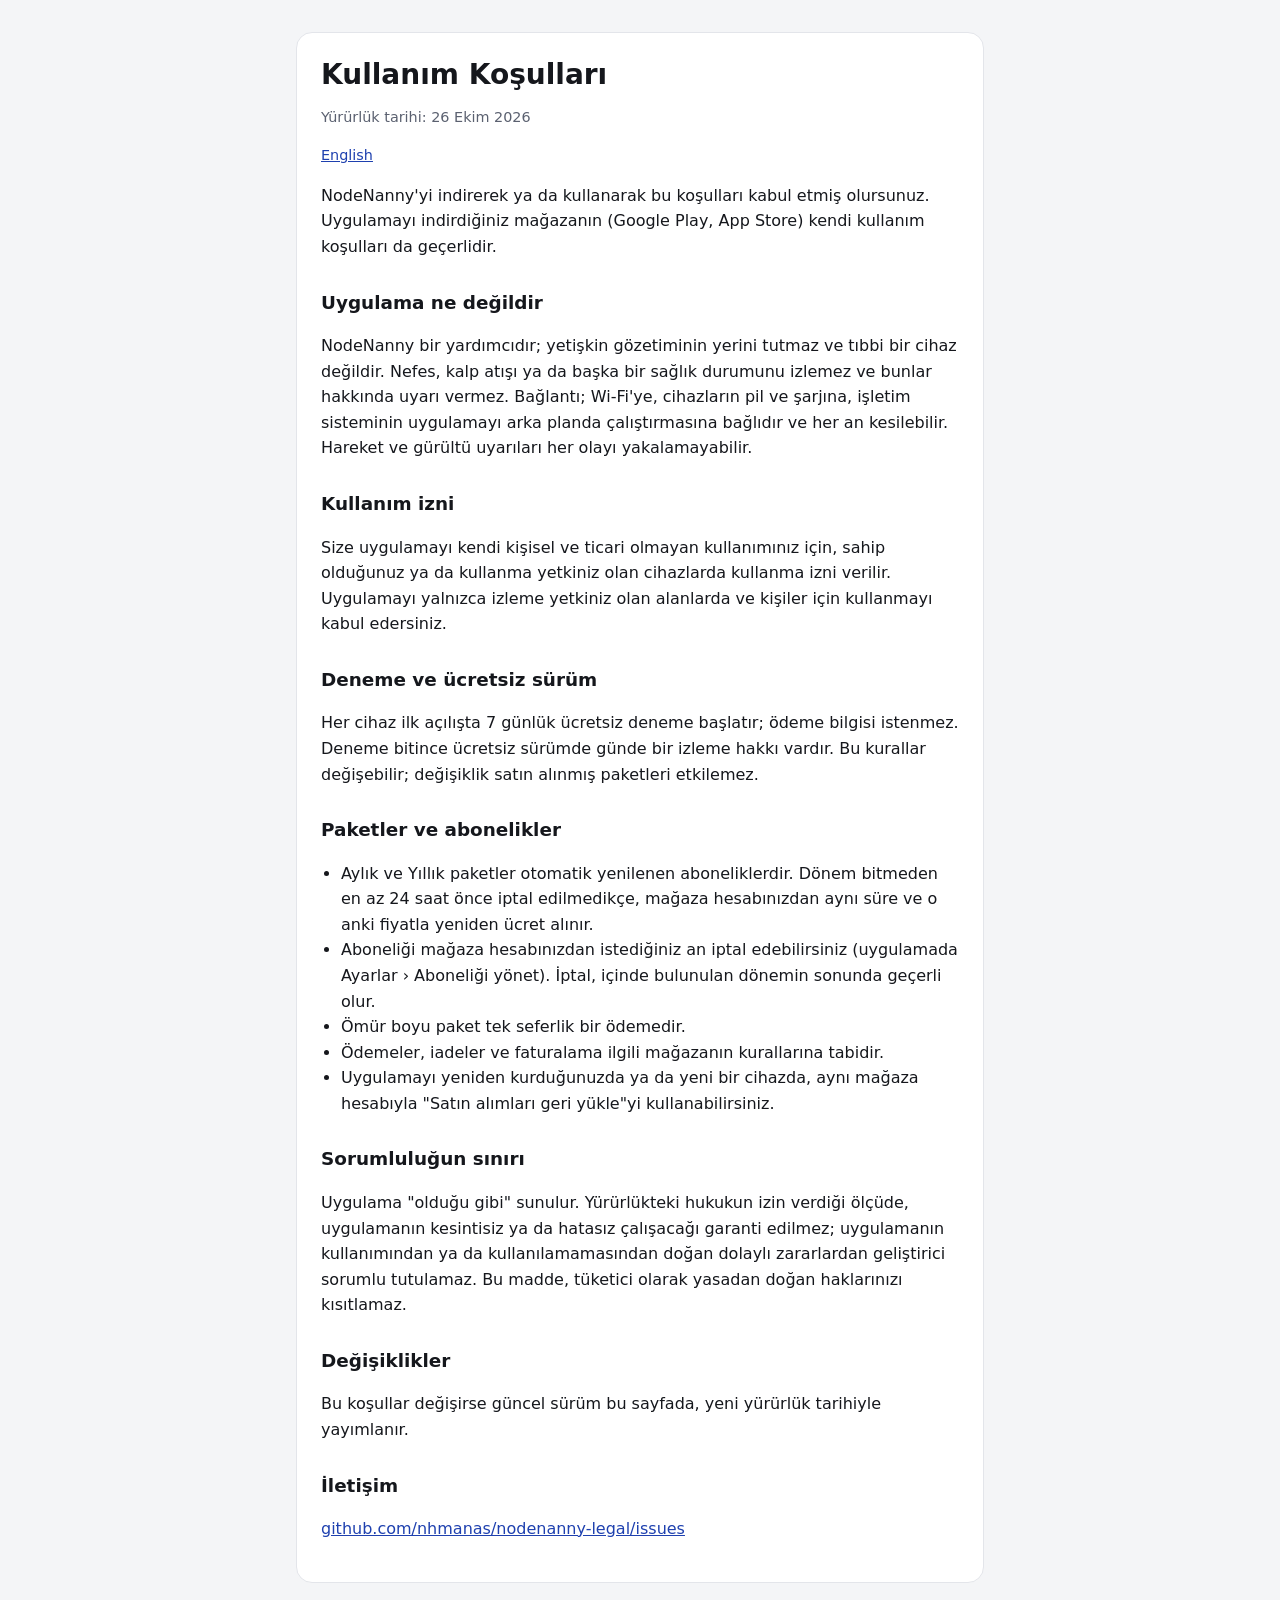
==== tr/terms.html @ ea6f0cdb "Add privacy policy and terms of use (TR, EN) Co-Authored-By: Claude Opus 5.5 <noreply@anthropic.com>" ====
<!doctype html>
<html lang="tr">
<head>
<meta charset="utf-8">
<meta name="viewport" content="width=device-width, initial-scale=1">
<title>Kullanım Koşulları · NodeNanny</title>
<link rel="stylesheet" href="../style.css">
</head>
<body>
<main>
<article>
<h1>Kullanım Koşulları</h1>
<p class="meta">Yürürlük tarihi: 26 Ekim 2026</p>
<p class="lang"><a href="../en/terms.html">English</a></p>

<p>NodeNanny'yi indirerek ya da kullanarak bu koşulları kabul etmiş olursunuz. Uygulamayı indirdiğiniz mağazanın (Google Play, App Store) kendi kullanım koşulları da geçerlidir.</p>

<h2>Uygulama ne değildir</h2>
<p>NodeNanny bir yardımcıdır; yetişkin gözetiminin yerini tutmaz ve tıbbi bir cihaz değildir. Nefes, kalp atışı ya da başka bir sağlık durumunu izlemez ve bunlar hakkında uyarı vermez. Bağlantı; Wi-Fi'ye, cihazların pil ve şarjına, işletim sisteminin uygulamayı arka planda çalıştırmasına bağlıdır ve her an kesilebilir. Hareket ve gürültü uyarıları her olayı yakalamayabilir.</p>

<h2>Kullanım izni</h2>
<p>Size uygulamayı kendi kişisel ve ticari olmayan kullanımınız için, sahip olduğunuz ya da kullanma yetkiniz olan cihazlarda kullanma izni verilir. Uygulamayı yalnızca izleme yetkiniz olan alanlarda ve kişiler için kullanmayı kabul edersiniz.</p>

<h2>Deneme ve ücretsiz sürüm</h2>
<p>Her cihaz ilk açılışta 7 günlük ücretsiz deneme başlatır; ödeme bilgisi istenmez. Deneme bitince ücretsiz sürümde günde bir izleme hakkı vardır. Bu kurallar değişebilir; değişiklik satın alınmış paketleri etkilemez.</p>

<h2>Paketler ve abonelikler</h2>
<ul>
<li>Aylık ve Yıllık paketler otomatik yenilenen aboneliklerdir. Dönem bitmeden en az 24 saat önce iptal edilmedikçe, mağaza hesabınızdan aynı süre ve o anki fiyatla yeniden ücret alınır.</li>
<li>Aboneliği mağaza hesabınızdan istediğiniz an iptal edebilirsiniz (uygulamada Ayarlar › Aboneliği yönet). İptal, içinde bulunulan dönemin sonunda geçerli olur.</li>
<li>Ömür boyu paket tek seferlik bir ödemedir.</li>
<li>Ödemeler, iadeler ve faturalama ilgili mağazanın kurallarına tabidir.</li>
<li>Uygulamayı yeniden kurduğunuzda ya da yeni bir cihazda, aynı mağaza hesabıyla "Satın alımları geri yükle"yi kullanabilirsiniz.</li>
</ul>

<h2>Sorumluluğun sınırı</h2>
<p>Uygulama "olduğu gibi" sunulur. Yürürlükteki hukukun izin verdiği ölçüde, uygulamanın kesintisiz ya da hatasız çalışacağı garanti edilmez; uygulamanın kullanımından ya da kullanılamamasından doğan dolaylı zararlardan geliştirici sorumlu tutulamaz. Bu madde, tüketici olarak yasadan doğan haklarınızı kısıtlamaz.</p>

<h2>Değişiklikler</h2>
<p>Bu koşullar değişirse güncel sürüm bu sayfada, yeni yürürlük tarihiyle yayımlanır.</p>

<h2>İletişim</h2>
<p><a href="https://github.com/nhmanas/nodenanny-legal/issues">github.com/nhmanas/nodenanny-legal/issues</a></p>
</article>
</main>
</body>
</html>
---- style.css ----
:root {
  --bg: #f4f5f7;
  --card: #ffffff;
  --border: #e3e5ea;
  --text: #15171c;
  --muted: #5b6170;
  --link: #1e40af;
  color-scheme: light dark;
}
@media (prefers-color-scheme: dark) {
  :root {
    --bg: #0b0c10;
    --card: #171a22;
    --border: #20232c;
    --text: #eef0f4;
    --muted: #a3a9b6;
    --link: #8ab4ff;
  }
}
* { box-sizing: border-box; }
body {
  margin: 0;
  background: var(--bg);
  color: var(--text);
  font: 16px/1.6 system-ui, -apple-system, "Segoe UI", Roboto, sans-serif;
}
main {
  max-width: 720px;
  margin: 0 auto;
  padding: 32px 16px 64px;
}
article {
  background: var(--card);
  border: 1px solid var(--border);
  border-radius: 16px;
  padding: 24px;
}
h1 { font-size: 1.75rem; line-height: 1.25; margin: 0 0 4px; }
h2 { font-size: 1.15rem; margin: 28px 0 8px; }
p, li { color: var(--text); }
.meta, .lang { color: var(--muted); font-size: 0.9rem; }
.lang { margin: 0 0 16px; }
a { color: var(--link); }
ul { padding-left: 1.25rem; }
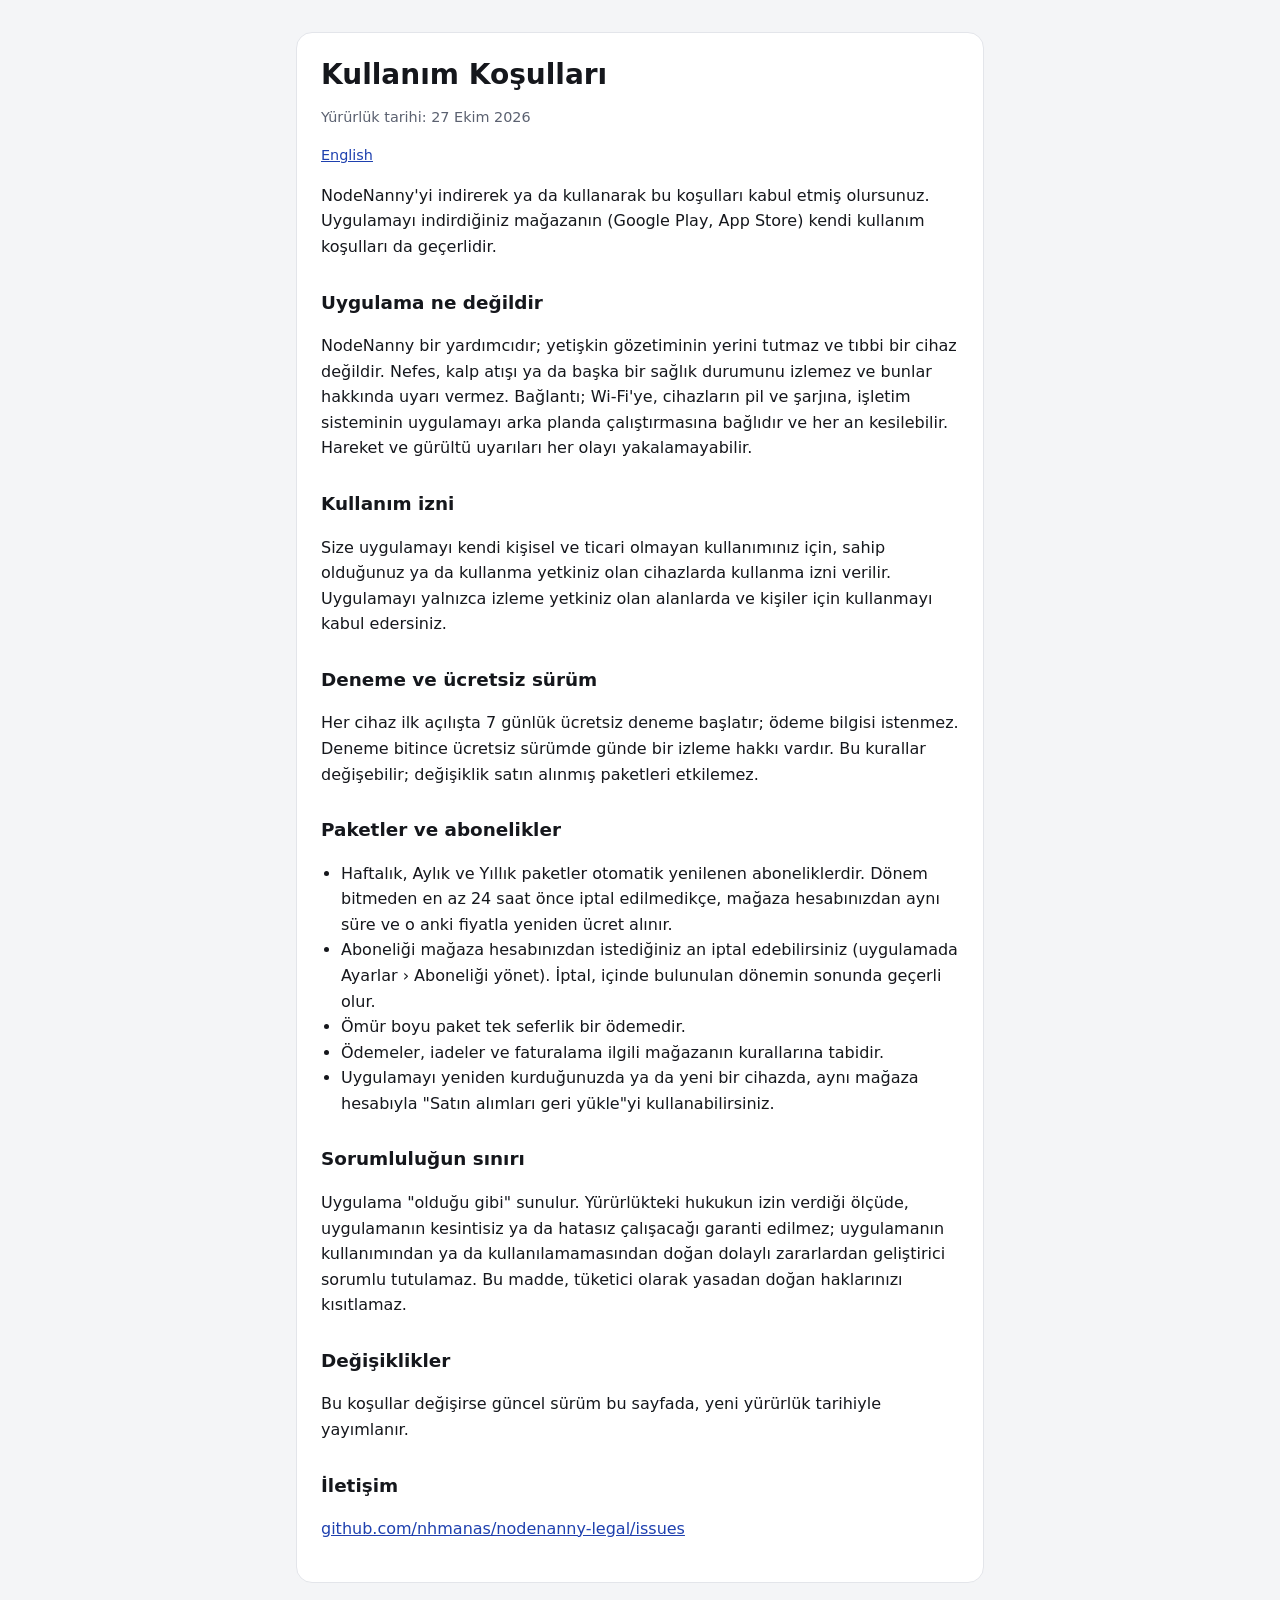
==== commit 48d9a371: "Terms: add the weekly package Co-Authored-By: Claude Opus 5.5 <noreply@anthropic.com>" ====
--- a/tr/terms.html
+++ b/tr/terms.html
@@ -10,7 +10,7 @@
 <main>
 <article>
 <h1>Kullanım Koşulları</h1>
-<p class="meta">Yürürlük tarihi: 26 Ekim 2026</p>
+<p class="meta">Yürürlük tarihi: 27 Ekim 2026</p>
 <p class="lang"><a href="../en/terms.html">English</a></p>
 
 <p>NodeNanny'yi indirerek ya da kullanarak bu koşulları kabul etmiş olursunuz. Uygulamayı indirdiğiniz mağazanın (Google Play, App Store) kendi kullanım koşulları da geçerlidir.</p>
@@ -26,7 +26,7 @@
 
 <h2>Paketler ve abonelikler</h2>
 <ul>
-<li>Aylık ve Yıllık paketler otomatik yenilenen aboneliklerdir. Dönem bitmeden en az 24 saat önce iptal edilmedikçe, mağaza hesabınızdan aynı süre ve o anki fiyatla yeniden ücret alınır.</li>
+<li>Haftalık, Aylık ve Yıllık paketler otomatik yenilenen aboneliklerdir. Dönem bitmeden en az 24 saat önce iptal edilmedikçe, mağaza hesabınızdan aynı süre ve o anki fiyatla yeniden ücret alınır.</li>
 <li>Aboneliği mağaza hesabınızdan istediğiniz an iptal edebilirsiniz (uygulamada Ayarlar › Aboneliği yönet). İptal, içinde bulunulan dönemin sonunda geçerli olur.</li>
 <li>Ömür boyu paket tek seferlik bir ödemedir.</li>
 <li>Ödemeler, iadeler ve faturalama ilgili mağazanın kurallarına tabidir.</li>
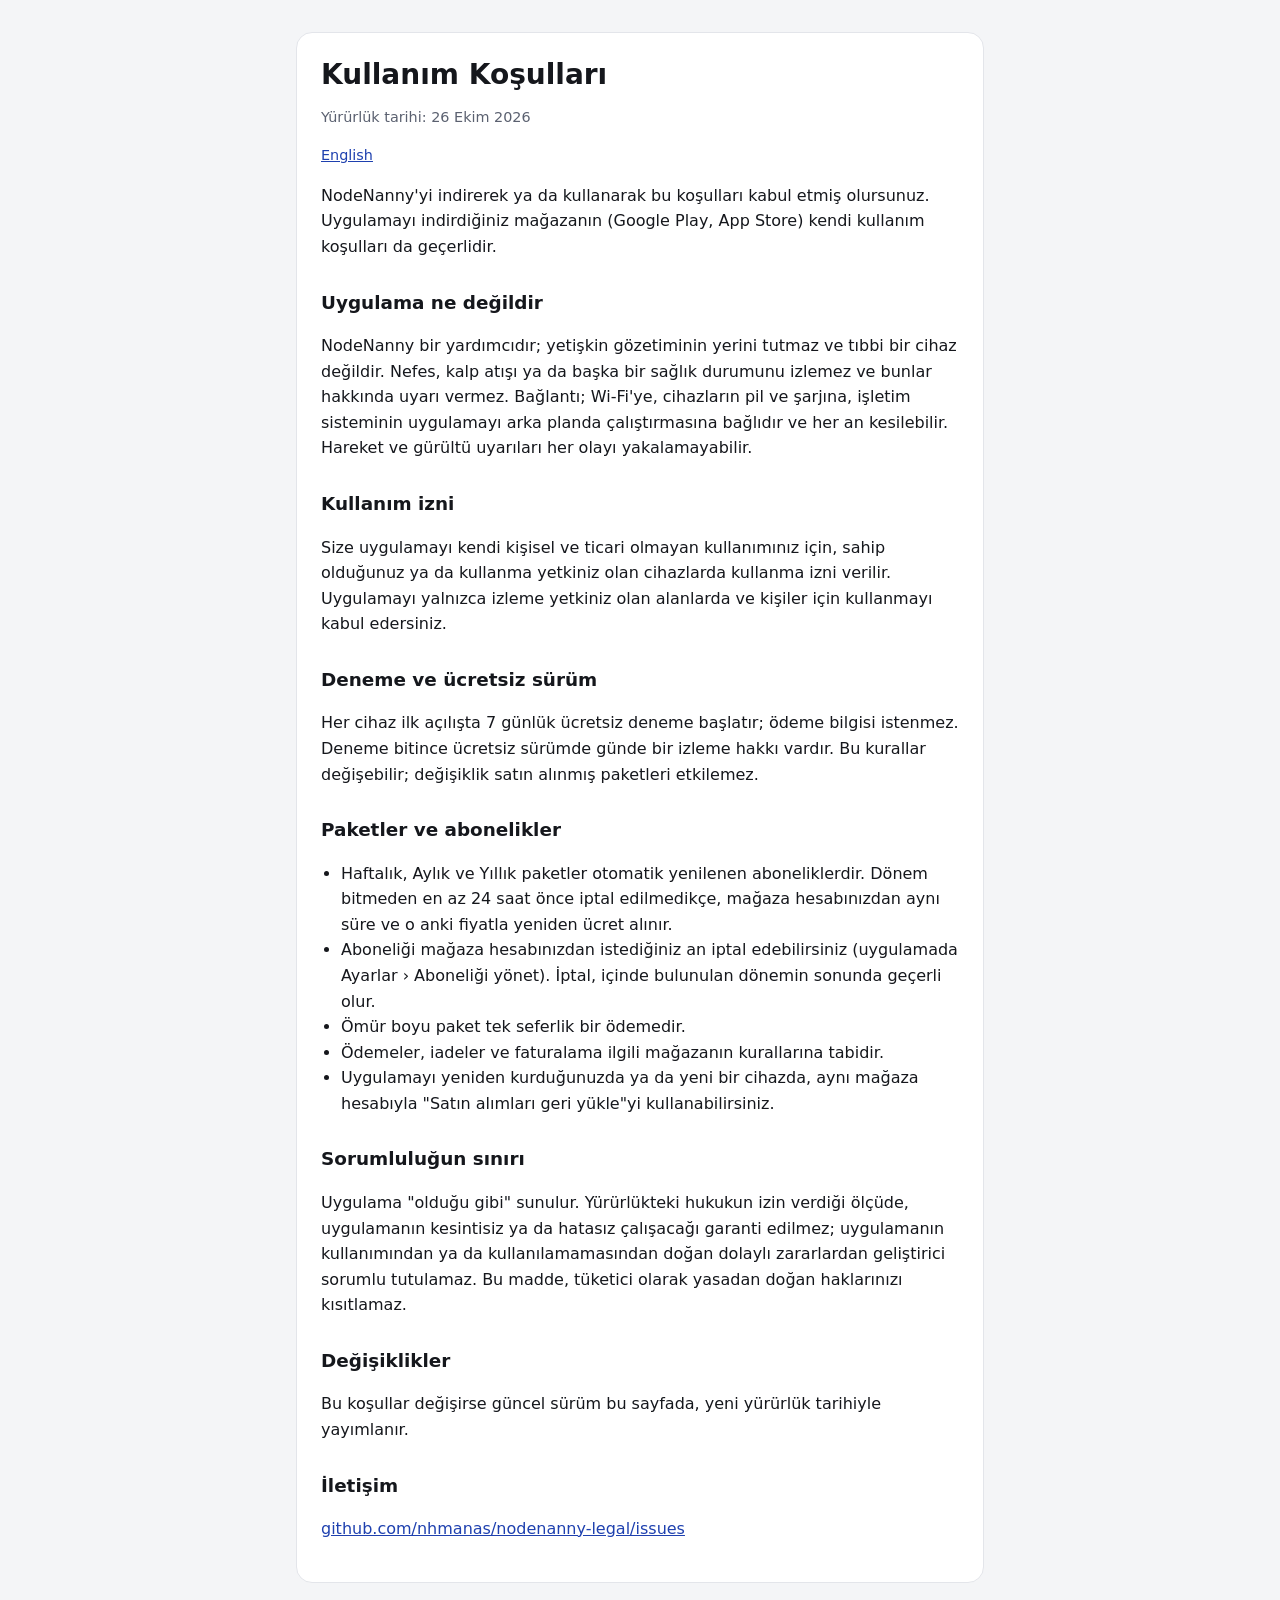
==== commit 0c1b2ea3: "Terms: keep today's effective date Co-Authored-By: Claude Opus 5.5 <noreply@anthropic.com>" ====
--- a/tr/terms.html
+++ b/tr/terms.html
@@ -10,7 +10,7 @@
 <main>
 <article>
 <h1>Kullanım Koşulları</h1>
-<p class="meta">Yürürlük tarihi: 27 Ekim 2026</p>
+<p class="meta">Yürürlük tarihi: 26 Ekim 2026</p>
 <p class="lang"><a href="../en/terms.html">English</a></p>
 
 <p>NodeNanny'yi indirerek ya da kullanarak bu koşulları kabul etmiş olursunuz. Uygulamayı indirdiğiniz mağazanın (Google Play, App Store) kendi kullanım koşulları da geçerlidir.</p>
